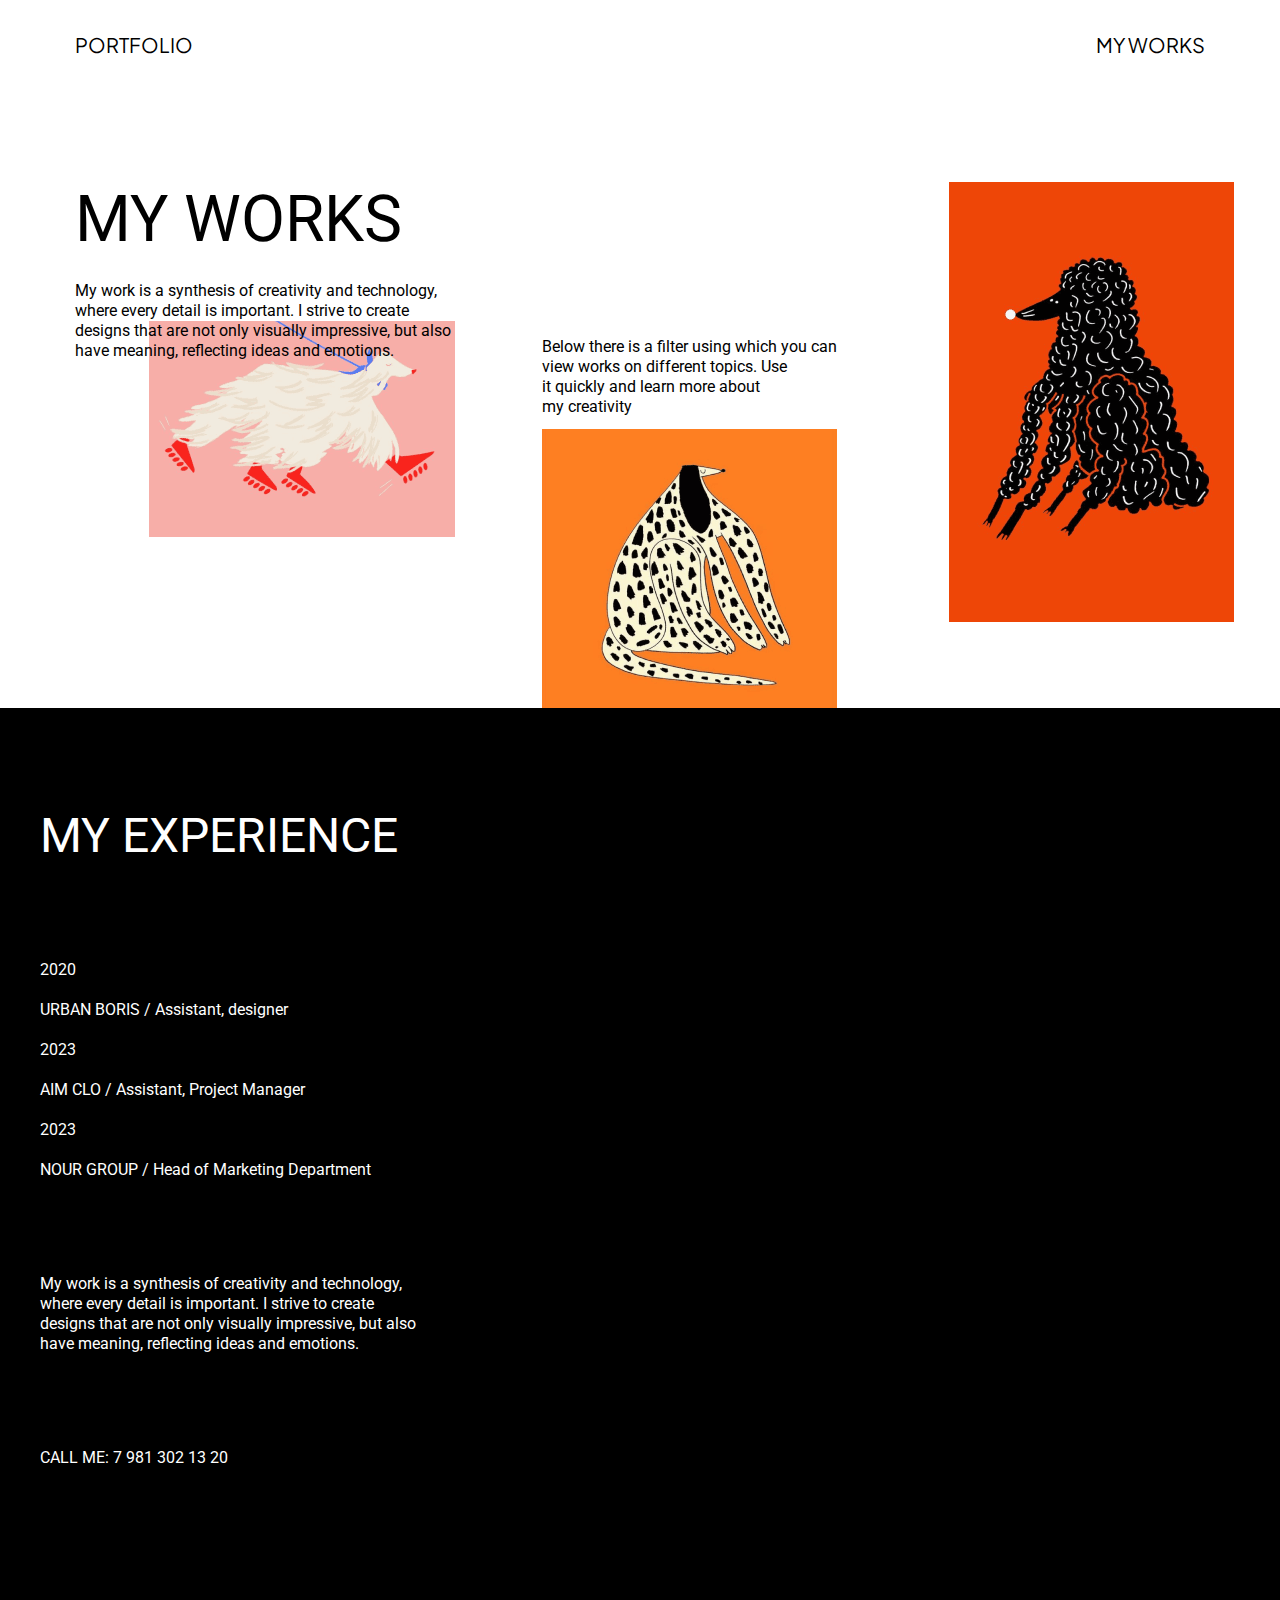
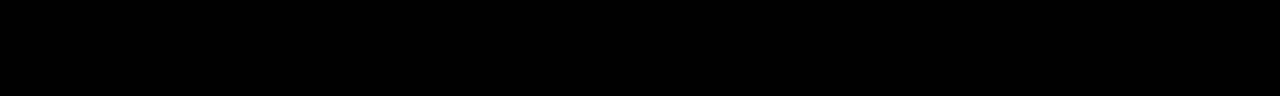
==== my-works.html @ 7aebaf50 "1" ====
<!DOCTYPE html>
<html lang="en">
  <head>
    <meta charset="UTF-8" />
    <meta name="viewport" content="width=device-width, initial-scale=1.0" />
    <link rel="preconnect" href="https://fonts.googleapis.com" />
    <link rel="preconnect" href="https://fonts.gstatic.com" crossorigin />
    <link
      href="https://fonts.googleapis.com/css2?family=Plus+Jakarta+Sans:ital,wght@0,200..800;1,200..800&display=swap"
      rel="stylesheet"
    />
    <link rel="preconnect" href="https://fonts.googleapis.com" />
    <link rel="preconnect" href="https://fonts.gstatic.com" crossorigin />
    <link
      href="https://fonts.googleapis.com/css2?family=Plus+Jakarta+Sans:ital,wght@0,200..800;1,200..800&family=Roboto:ital,wght@0,100..900;1,100..900&display=swap"
      rel="stylesheet"
    />
    <link rel="stylesheet" href="./styles/index.css" />
    <title>MY WORKS</title>
  </head>
  <body>
    <div>
      <div class="page">
        <header class="header">
          <div class="header__wrapper">
            <a href="index.html">PORTFOLIO</a>
            <a href="my-works.html">MY WORKS</a>
          </div>
        </header>
        <main>
          <section class="my-works">
            <div class="container">
              <div class="my-works__wrapper">
                <div class="my-works__left">
                  <h3>MY WORKS</h3>
                  <div class="my-works__item">
                    <div class="my-works__item-left">
                      <p>
                        My&nbsp;work is&nbsp;a&nbsp;synthesis of&nbsp;creativity
                        and technology, where every detail is&nbsp;important.
                        I&nbsp;strive to&nbsp;create designs that are not only
                        visually impressive, but also have meaning, reflecting
                        ideas and emotions.
                      </p>
                      <img src="./images/my-works-1.png" alt="image" />
                    </div>
                    <div class="my-works__item-right">
                      <p>
                        Below there is&nbsp;a&nbsp;filter using which you can
                        view works on&nbsp;different topics. Use it&nbsp;quickly
                        and learn more about my&nbsp;creativity
                      </p>
                      <img src="./images/my-works-2.png" alt="image" />
                    </div>
                  </div>
                </div>
                <img
                  class="my-works__right"
                  src="./images/my-works-3.png"
                  alt="image"
                />
              </div>
            </div>
          </section>
        </main>
        <footer class="footer">
          <div class="container">
            <div class="footer__wrapper">
              <h4>MY EXPERIENCE</h4>
              <ul class="footer__list">
                <li>
                  <p>
                    2020<br /><br />
                    URBAN BORIS / Assistant, designer
                  </p>
                </li>
                <li>
                  <p>
                    2023<br /><br />
                    AIM CLO / Assistant, Project Manager
                  </p>
                </li>
                <li>
                  <p>
                    2023<br /><br />
                    NOUR GROUP / Head of Marketing Department
                  </p>
                </li>
              </ul>
              <p class="footer__desc">
                My&nbsp;work is&nbsp;a&nbsp;synthesis of&nbsp;creativity and
                technology, where every detail is&nbsp;important. I&nbsp;strive
                to&nbsp;create designs that are not only visually impressive,
                but also have meaning, reflecting ideas and emotions.
              </p>
              <p class="footer__desc">CALL ME: 7 981 302 13 20</p>
            </div>
          </div>
        </footer>
      </div>
    </div>
    <script src="./scrypts/index.js"></script>
  </body>
</html>
---- styles/index.css ----
* {
  margin: 0;
  padding: 0;
}
html {
  scroll-behavior: smooth;
}
a {
  text-decoration: none;
}
ul {
  list-style-type: none;
  margin: 0;
  padding: 0;
}
h1,
h2,
h3,
h4,
h5,
h6,
p {
  margin: 0;
}
button {
  border: none;
  cursor: pointer;
}

/* font-family: "Plus Jakarta Sans", serif; */
.page {
  -webkit-font-smoothing: antialiased;
  -moz-osx-font-smoothing: grayscale;
  -webkit-text-size-adjust: 100%;
  -ms-text-size-adjust: 100%;
  -moz-text-size-adjust: 100%;
}
h1 {
  font-family: "Roboto", serif;
  font-weight: 400;
  font-size: 96px;
  line-height: 112.5px;
  color: #ffffff;
}
h2 {
  font-family: "Plus Jakarta Sans", serif;
  font-weight: 400;
  font-size: 48px;
  line-height: 60.48px;
  color: #000000;
}
h3 {
  font-family: "Roboto", serif;
  font-weight: 400;
  font-size: 64px;
  line-height: 75px;
  color: #ffffff;
}
h4 {
  font-family: "Roboto", serif;
  font-weight: 400;
  font-size: 48px;
  line-height: 56.25px;
  color: #ffffff;
}
p {
  font-family: "Roboto", serif;
  font-weight: 400;
  font-size: 16px;
  line-height: 20px;
  color: #000000;
}
.container {
  max-width: 1366px;
  width: 100%;
  padding-left: 40px;
  padding-right: 40px;
  box-sizing: border-box;
  margin: 0 auto;
}
.header {
  width: 100%;
}
.header__wrapper {
  display: flex;
  align-items: center;
  justify-content: space-between;
  padding: 32px 75px 27px 75px;
  box-sizing: border-box;
}
.header__wrapper a {
  font-family: "Plus Jakarta Sans", serif;
  font-weight: 400;
  font-size: 20px;
  line-height: 25.2px;
  color: #000000;
  text-transform: uppercase;
}
.hero {
  width: 100%;
  background: #000000;
}
.hero__wrapper {
  max-width: 1366px;
  width: 100%;
  padding: 108px 127px 108px 76px;
  box-sizing: border-box;
  display: flex;
  justify-content: space-between;
  gap: 120px;
  margin: 0 auto;
}
.hero__text {
  display: flex;
  flex-direction: column;
  margin-top: 103px;
}
.hero__wrapper img {
  width: 434px;
  height: 468px;
}
.about {
  width: 100%;
}
.about__wrapper {
  padding-top: 123px;
  padding-bottom: 69px;
  box-sizing: border-box;
  display: flex;
  flex-direction: column;
  gap: 31px;
}
.about__inner {
  display: flex;
  gap: 20px;
  justify-content: flex-end;
}
.about__left {
  max-width: 522px;
  width: 100%;
  position: relative;
  display: flex;
  flex-direction: column;
}
.about__left p {
  max-width: 306px;
  width: 100%;
  position: relative;
  z-index: 2;
}
.about__left img {
  width: 415px;
  height: 400px;
  position: absolute;
  right: 0;
  bottom: 133px;
}

.about__centre {
  max-width: 415px;
  width: 100%;
  display: flex;
  flex-direction: column;
  gap: 85px;
  margin-top: 115px;
}
.about__centre p {
  max-width: 368px;
  width: 100%;
}
.about__end {
  max-width: 306px;
  width: 100%;
  display: flex;
  flex-direction: column;
  gap: 50px;
}
.about__end p {
  max-width: 266px;
  width: 100%;
}
.footer {
  width: 100%;
  background: #000000;
}
.footer__wrapper {
  padding-top: 100px;
  padding-bottom: 228px;
  box-sizing: border-box;
  display: flex;
  flex-direction: column;
}
.footer__list {
  display: flex;
  flex-direction: column;
  gap: 20px;
  margin-top: 96px;
}
.footer__list li p {
  color: #ffffff;
}
.footer__desc {
  max-width: 387px;
  width: 100%;
  color: #ffffff;
  margin-top: 94px;
}
/*****my-works*****/
.my-works {
  width: 100%;
}
.my-works__wrapper {
  display: flex;
  gap: 112px;
  padding-top: 98px;
  padding-left: 35px;
  box-sizing: border-box;
}
.my-works__left h3 {
  color: #000000;
}
.my-works__left {
  display: flex;
  flex-direction: column;
  gap: 24px;
}
.my-works__item {
  display: flex;
  gap: 80px;
}
.my-works__item-left {
  max-width: 387px;
  width: 100%;
  display: flex;
  flex-direction: column;
  position: relative;
}
.my-works__item-left p {
  position: relative;
  z-index: 2;
}
.my-works__item-left img {
  width: 306px;
  height: 216px;
  position: absolute;
  top: 40px;
  right: 7px;
}
.my-works__item-right {
  max-width: 295px;
  width: 100%;
  display: flex;
  flex-direction: column;
  gap: 12px;
  margin-top: 56px;
}
.my-works__right {
  width: 285px;
  height: 440px;
}
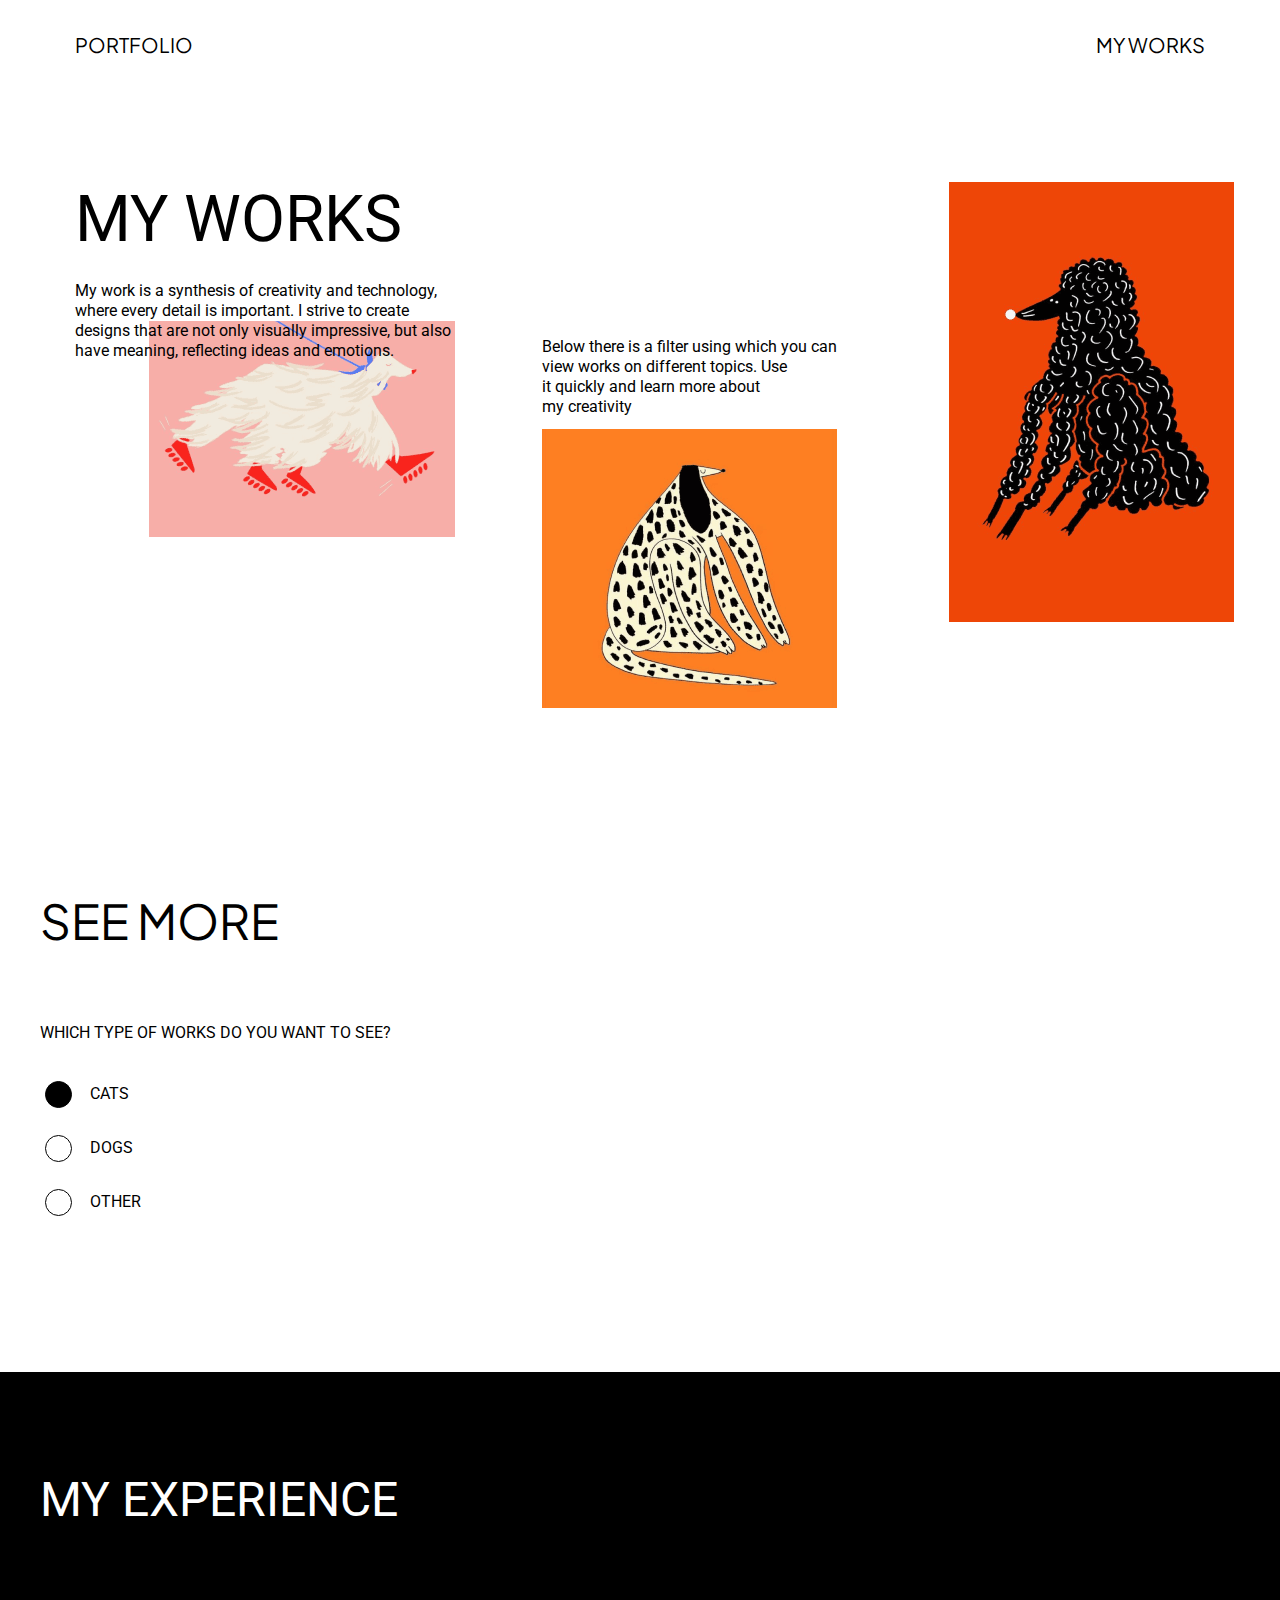
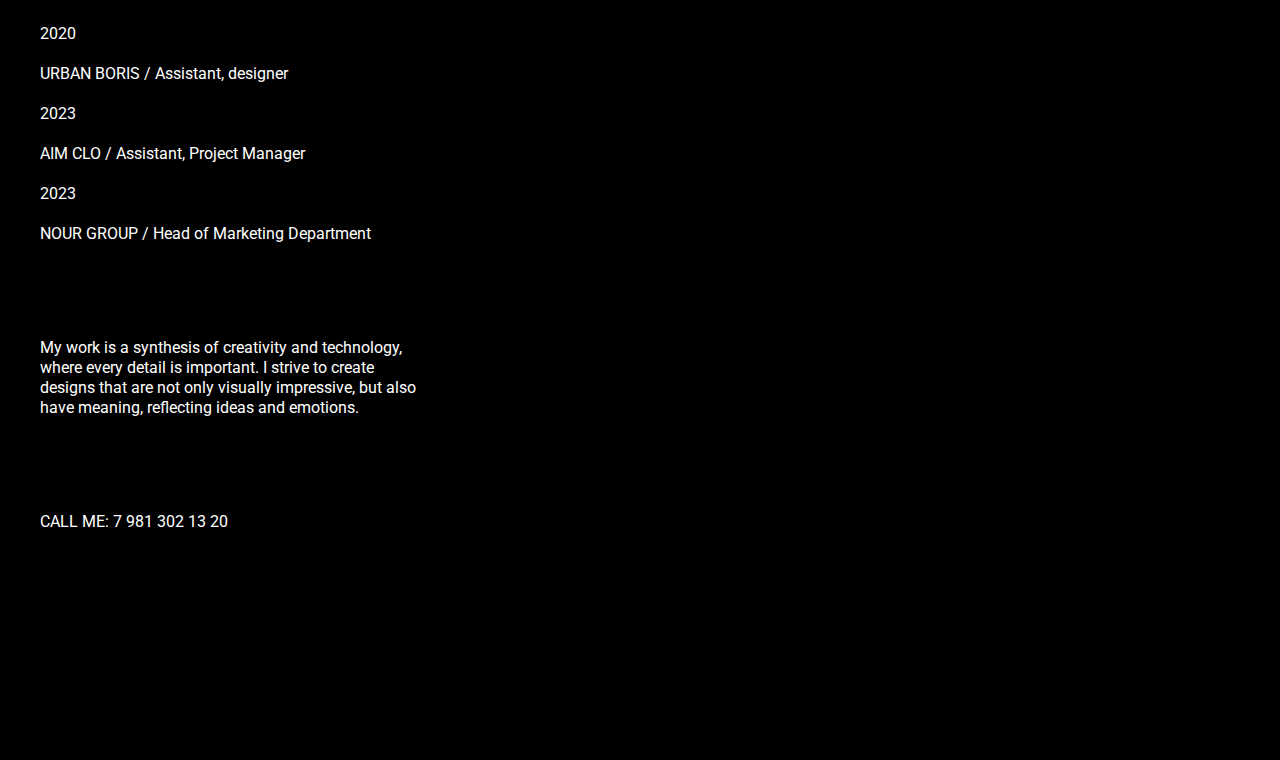
==== commit e0687929: "1" ====
--- a/my-works.html
+++ b/my-works.html
@@ -62,6 +62,28 @@
               </div>
             </div>
           </section>
+          <section class="see-more">
+            <div class="container">
+              <div class="see-more__wrapper">
+                <h2>SEE MORE</h2>
+                <p>WHICH TYPE OF WORKS DO YOU WANT TO SEE?</p>
+                <ul class="see-more__select">
+                  <li>
+                    <span class="active"></span>
+                    <p>CATS</p>
+                  </li>
+                  <li>
+                    <span></span>
+                    <p>DOGS</p>
+                  </li>
+                  <li>
+                    <span></span>
+                    <p>OTHER</p>
+                  </li>
+                </ul>
+              </div>
+            </div>
+          </section>
         </main>
         <footer class="footer">
           <div class="container">
--- a/styles/index.css
+++ b/styles/index.css
@@ -258,3 +258,45 @@
   width: 285px;
   height: 440px;
 }
+.see-more {
+  width: 100%;
+}
+.see-more__wrapper {
+  padding-top: 183px;
+  padding-bottom: 156px;
+  box-sizing: border-box;
+  display: flex;
+  flex-direction: column;
+}
+.see-more__wrapper p {
+  margin-top: 71px;
+}
+.see-more__select {
+  display: flex;
+  flex-direction: column;
+  gap: 27px;
+  margin-top: 38px;
+  padding-left: 5px;
+  box-sizing: border-box;
+}
+.see-more__select li {
+  display: flex;
+  align-items: center;
+  gap: 18px;
+  width: fit-content;
+}
+.see-more__select li span {
+  width: 25px;
+  height: 25px;
+  border-radius: 50%;
+  display: block;
+  border: 1px solid #000000;
+  cursor: pointer;
+  background: #ffffff;
+}
+.see-more__select li span.active {
+  background: #000000;
+}
+.see-more__select li p {
+  margin: 0;
+}
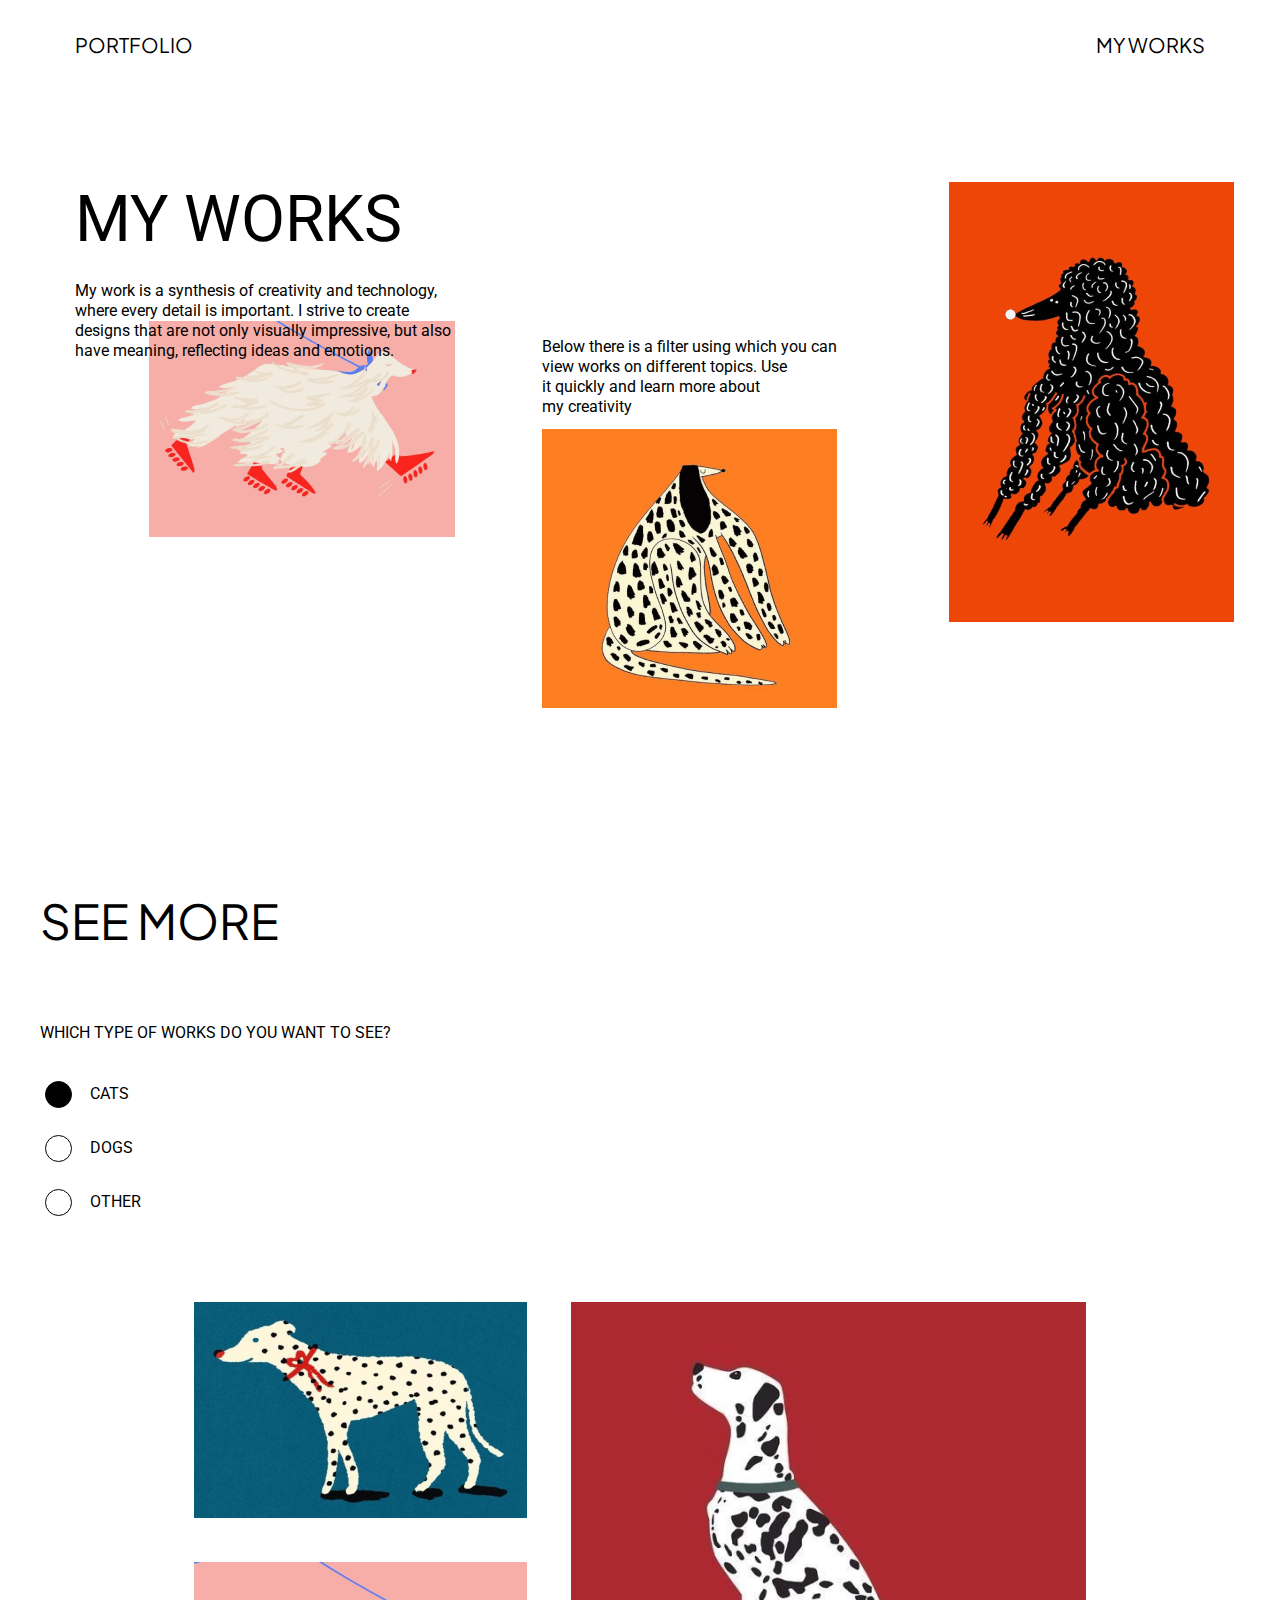
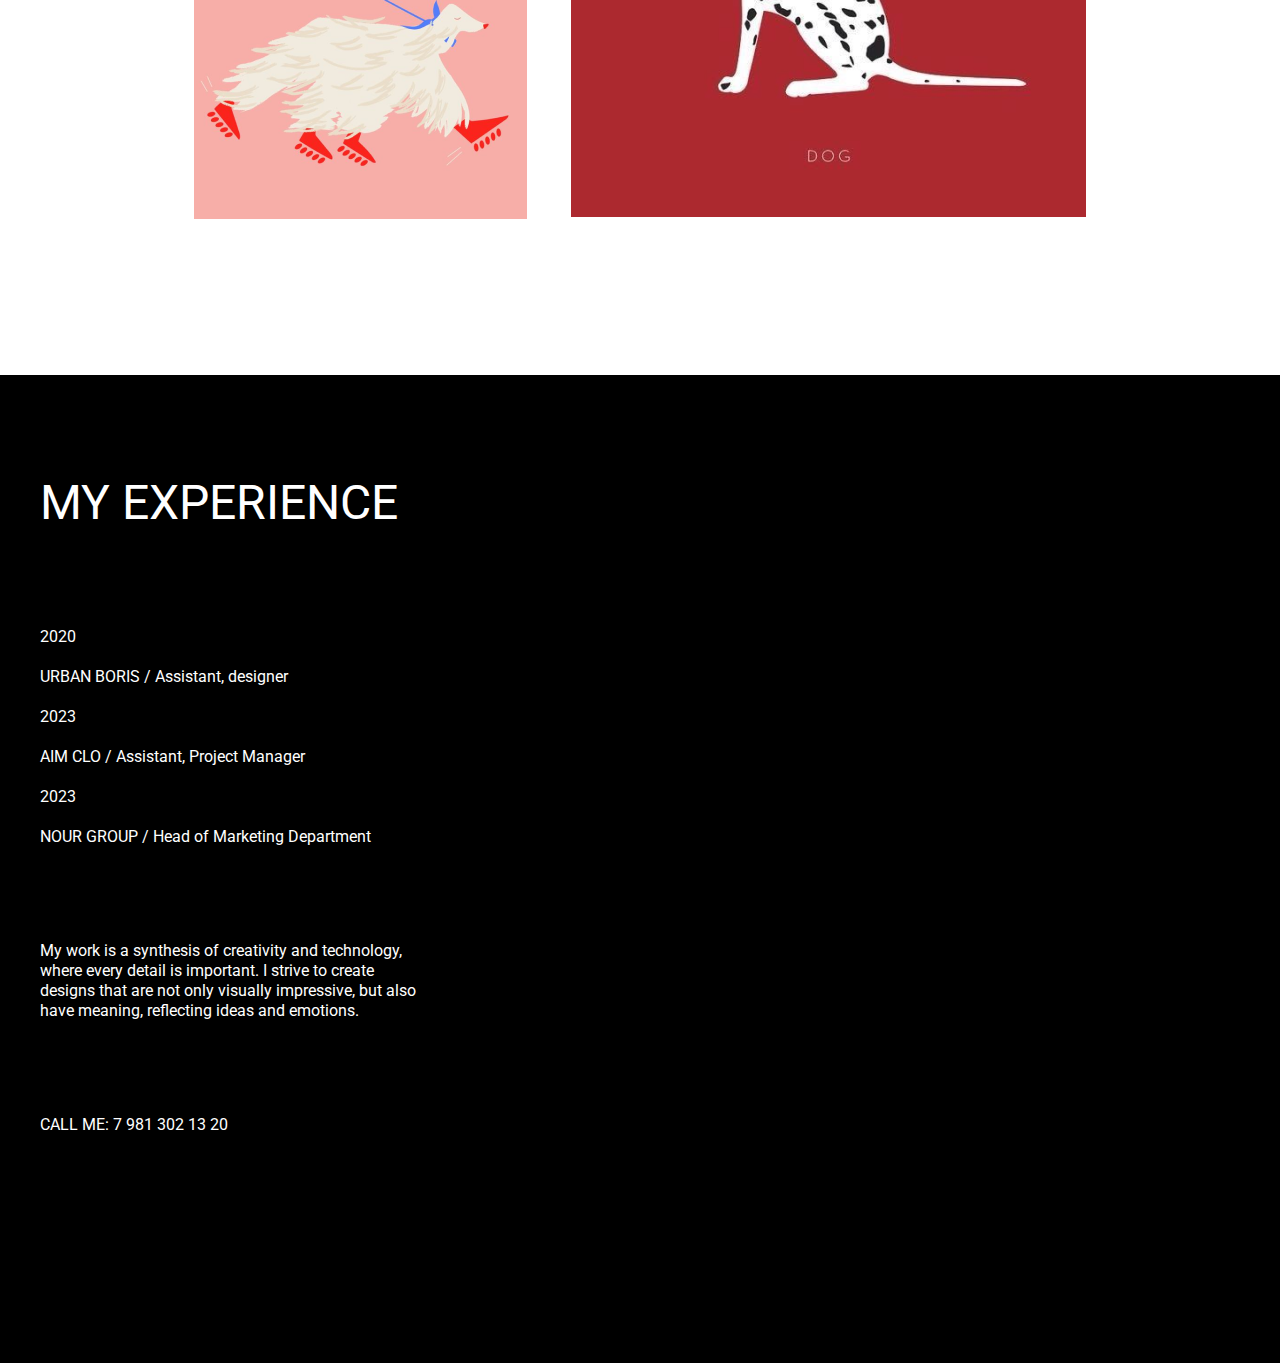
==== commit 9293c036: "1" ====
--- a/my-works.html
+++ b/my-works.html
@@ -81,6 +81,33 @@
                     <p>OTHER</p>
                   </li>
                 </ul>
+                <!--тело табы-->
+                <div class="see-more__inner page-select">
+                  <div class="see-more__inner-left">
+                    <img src="./images/about-2.png" alt="image" />
+                  </div>
+                  <div class="see-more__inner-right">
+                    <img
+                      class="inner-right-top"
+                      src="./images/about-1.png"
+                      alt="image"
+                    />
+                    <div class="inner-right-bottom">
+                      <img src="./images/see-more-1.png" alt="image" />
+                      <img src="./images/see-more-2.png" alt="image" />
+                    </div>
+                  </div>
+                </div>
+                <!--тело табы-->
+                <div class="see-more__inner-two page-select active">
+                  <div class="see-more__inner-two-left">
+                    <img src="./images/see-more-11.png" alt="image" />
+                    <img src="./images/see-more-22.png" alt="image" />
+                  </div>
+                  <div class="see-more__inner-two-right">
+                    <img src="./images/see-more-33.png" alt="image" />
+                  </div>
+                </div>
               </div>
             </div>
           </section>
--- a/styles/index.css
+++ b/styles/index.css
@@ -300,3 +300,67 @@
 .see-more__select li p {
   margin: 0;
 }
+.see-more__inner {
+  display: flex;
+  gap: 30px;
+  margin: 86px auto 0;
+}
+.see-more__inner-left {
+  width: 544px;
+  height: 575px;
+}
+.see-more__inner-left img {
+  width: 100%;
+  height: 100%;
+  object-fit: cover;
+}
+.see-more__inner-right {
+  width: 414px;
+  display: flex;
+  flex-direction: column;
+  gap: 20px;
+}
+.inner-right-top {
+  width: 100%;
+  height: 288px;
+  object-fit: cover;
+}
+.inner-right-bottom {
+  display: flex;
+  gap: 16px;
+}
+.inner-right-bottom img {
+  width: 100%;
+  height: 100%;
+  object-fit: cover;
+}
+.page-select {
+  display: none;
+}
+.page-select.active {
+  display: flex;
+}
+.see-more__inner-two {
+  display: flex;
+  gap: 44px;
+  margin: 86px auto 0;
+}
+.see-more__inner-two-left {
+  display: flex;
+  flex-direction: column;
+  gap: 44px;
+}
+.see-more__inner-two-left img {
+  width: 100%;
+  height: 100%;
+  object-fit: cover;
+}
+.see-more__inner-two-right {
+  width: 515px;
+  height: 515px;
+}
+.see-more__inner-two-right img {
+  width: 100%;
+  height: 100%;
+  object-fit: cover;
+}
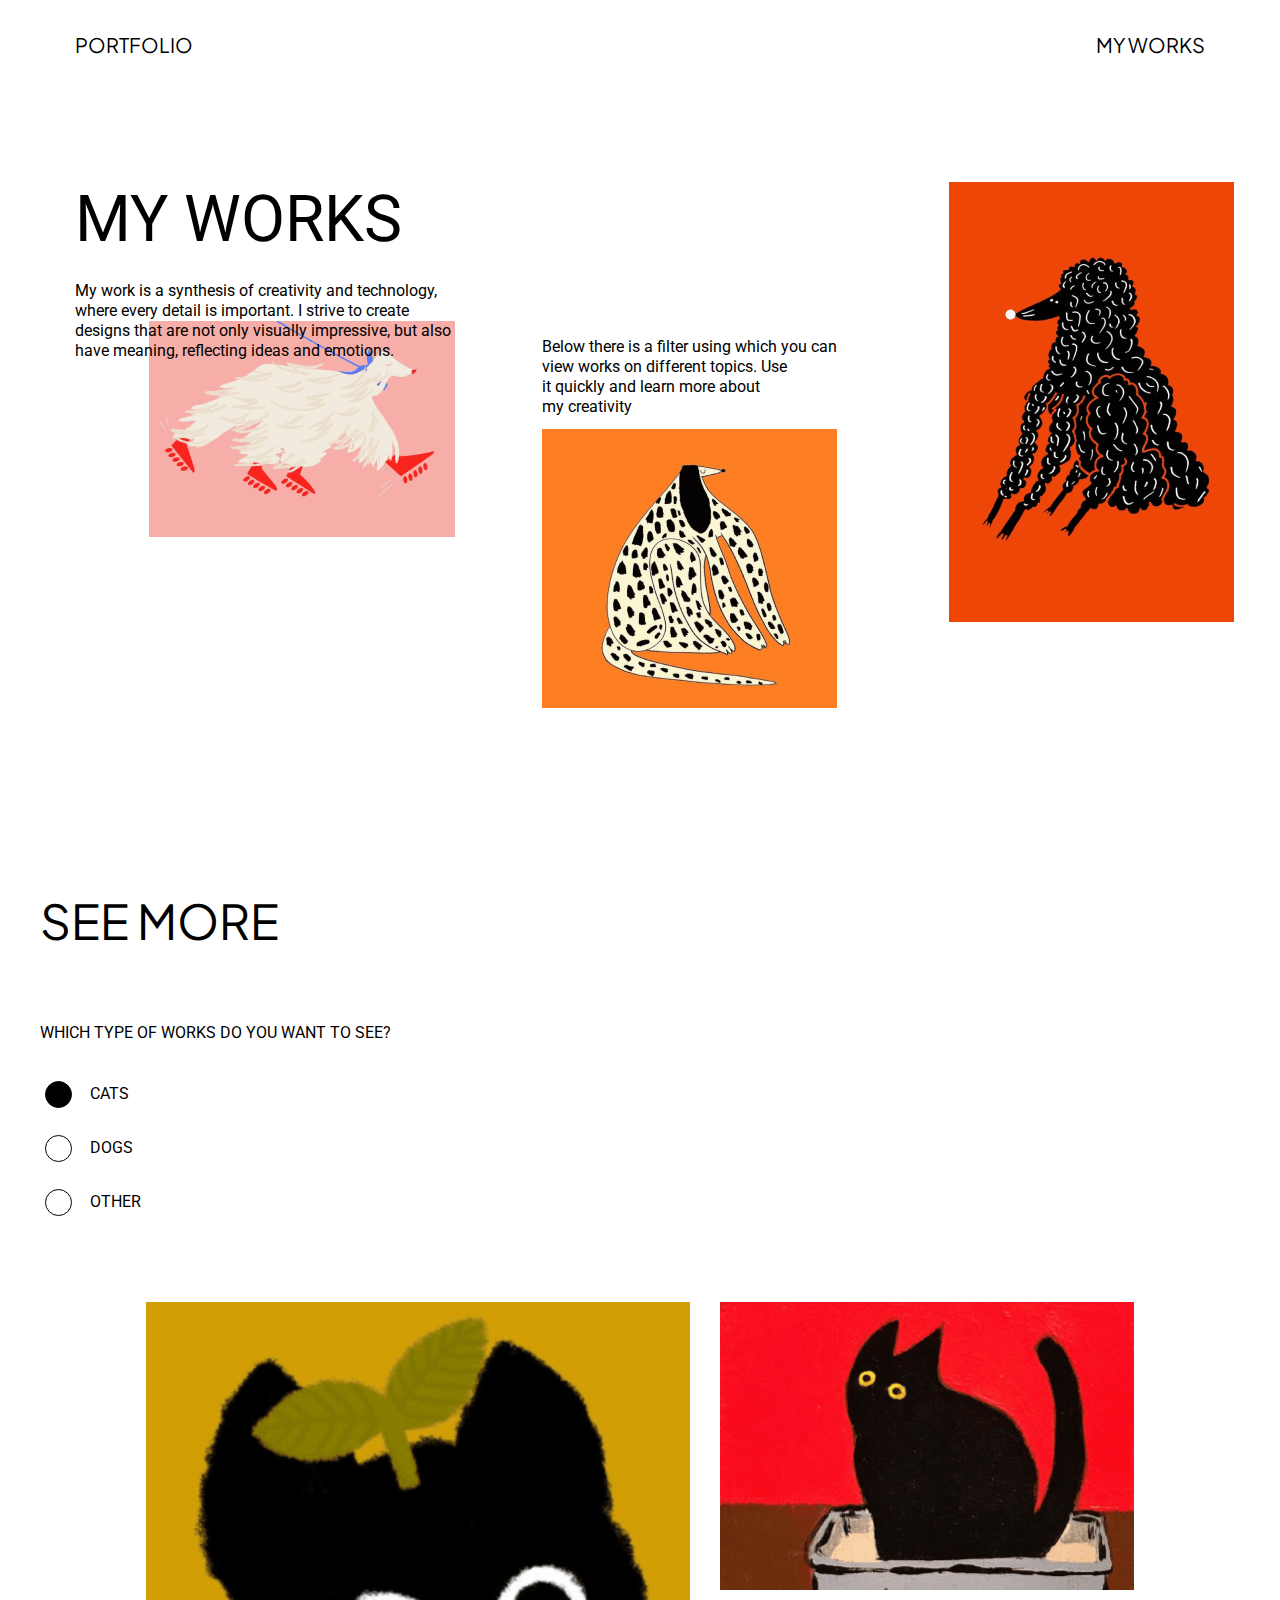
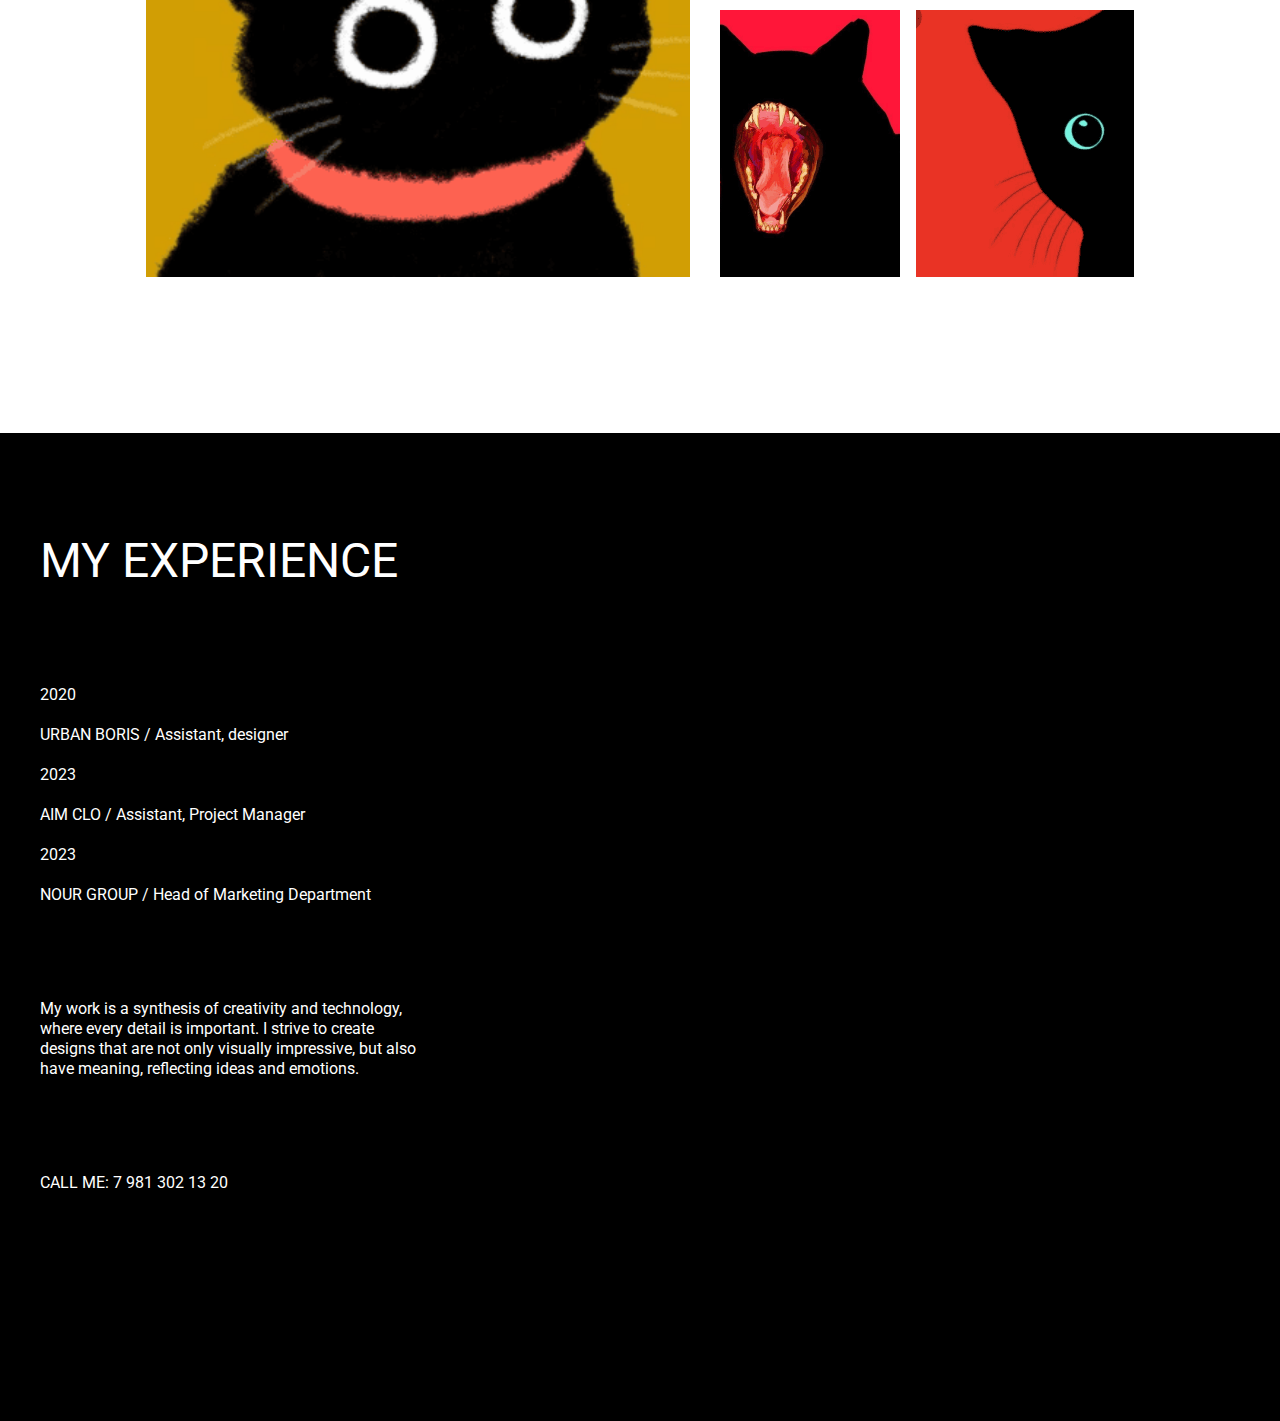
==== commit 26766a7f: "1" ====
--- a/my-works.html
+++ b/my-works.html
@@ -82,7 +82,7 @@
                   </li>
                 </ul>
                 <!--тело табы-->
-                <div class="see-more__inner page-select">
+                <div class="see-more__inner page-select active">
                   <div class="see-more__inner-left">
                     <img src="./images/about-2.png" alt="image" />
                   </div>
@@ -99,13 +99,30 @@
                   </div>
                 </div>
                 <!--тело табы-->
-                <div class="see-more__inner-two page-select active">
+                <div class="see-more__inner-two page-select">
                   <div class="see-more__inner-two-left">
                     <img src="./images/see-more-11.png" alt="image" />
                     <img src="./images/see-more-22.png" alt="image" />
                   </div>
                   <div class="see-more__inner-two-right">
                     <img src="./images/see-more-33.png" alt="image" />
+                  </div>
+                </div>
+                <!--тело табы-->
+                <div class="see-more__inner-two page-select">
+                  <div class="see-more__inner-two-left">
+                    <img src="./images/see-more-44.png" alt="image" />
+                    <img src="./images/see-more-55.png" alt="image" />
+                  </div>
+                  <div class="see-more__inner-two-right">
+                    <img src="./images/see-more-66.png" alt="image" />
+                  </div>
+                </div>
+                <!--оверлей-->
+                <div class="overlay" id="overlay">
+                  <div class="overlay__content">
+                    <img class="overlay__image" src="" alt="" />
+                    <span id="overlay-close">&times;</span>
                   </div>
                 </div>
               </div>
--- a/styles/index.css
+++ b/styles/index.css
@@ -334,12 +334,6 @@
   height: 100%;
   object-fit: cover;
 }
-.page-select {
-  display: none;
-}
-.page-select.active {
-  display: flex;
-}
 .see-more__inner-two {
   display: flex;
   gap: 44px;
@@ -364,3 +358,43 @@
   height: 100%;
   object-fit: cover;
 }
+.page-select {
+  display: none;
+}
+.page-select.active {
+  display: flex;
+}
+/*****оверлей*****/
+.overlay {
+  position: fixed;
+  top: 0;
+  left: 0;
+  width: 100%;
+  height: 100%;
+  background-color: rgba(0, 0, 0, 0.7);
+  display: none;
+  justify-content: center;
+  align-items: center;
+  z-index: 1000;
+}
+.overlay__content {
+  position: relative;
+  background-color: white;
+  padding: 20px;
+}
+.overlay__image {
+  max-width: 80vw;
+  max-height: 80vh;
+  display: block;
+}
+#overlay-close {
+  position: absolute;
+  top: -30px;
+  right: -30px;
+  font-size: 35px;
+  cursor: pointer;
+  color: #ffffff;
+}
+.overlay.active {
+  display: flex;
+}
